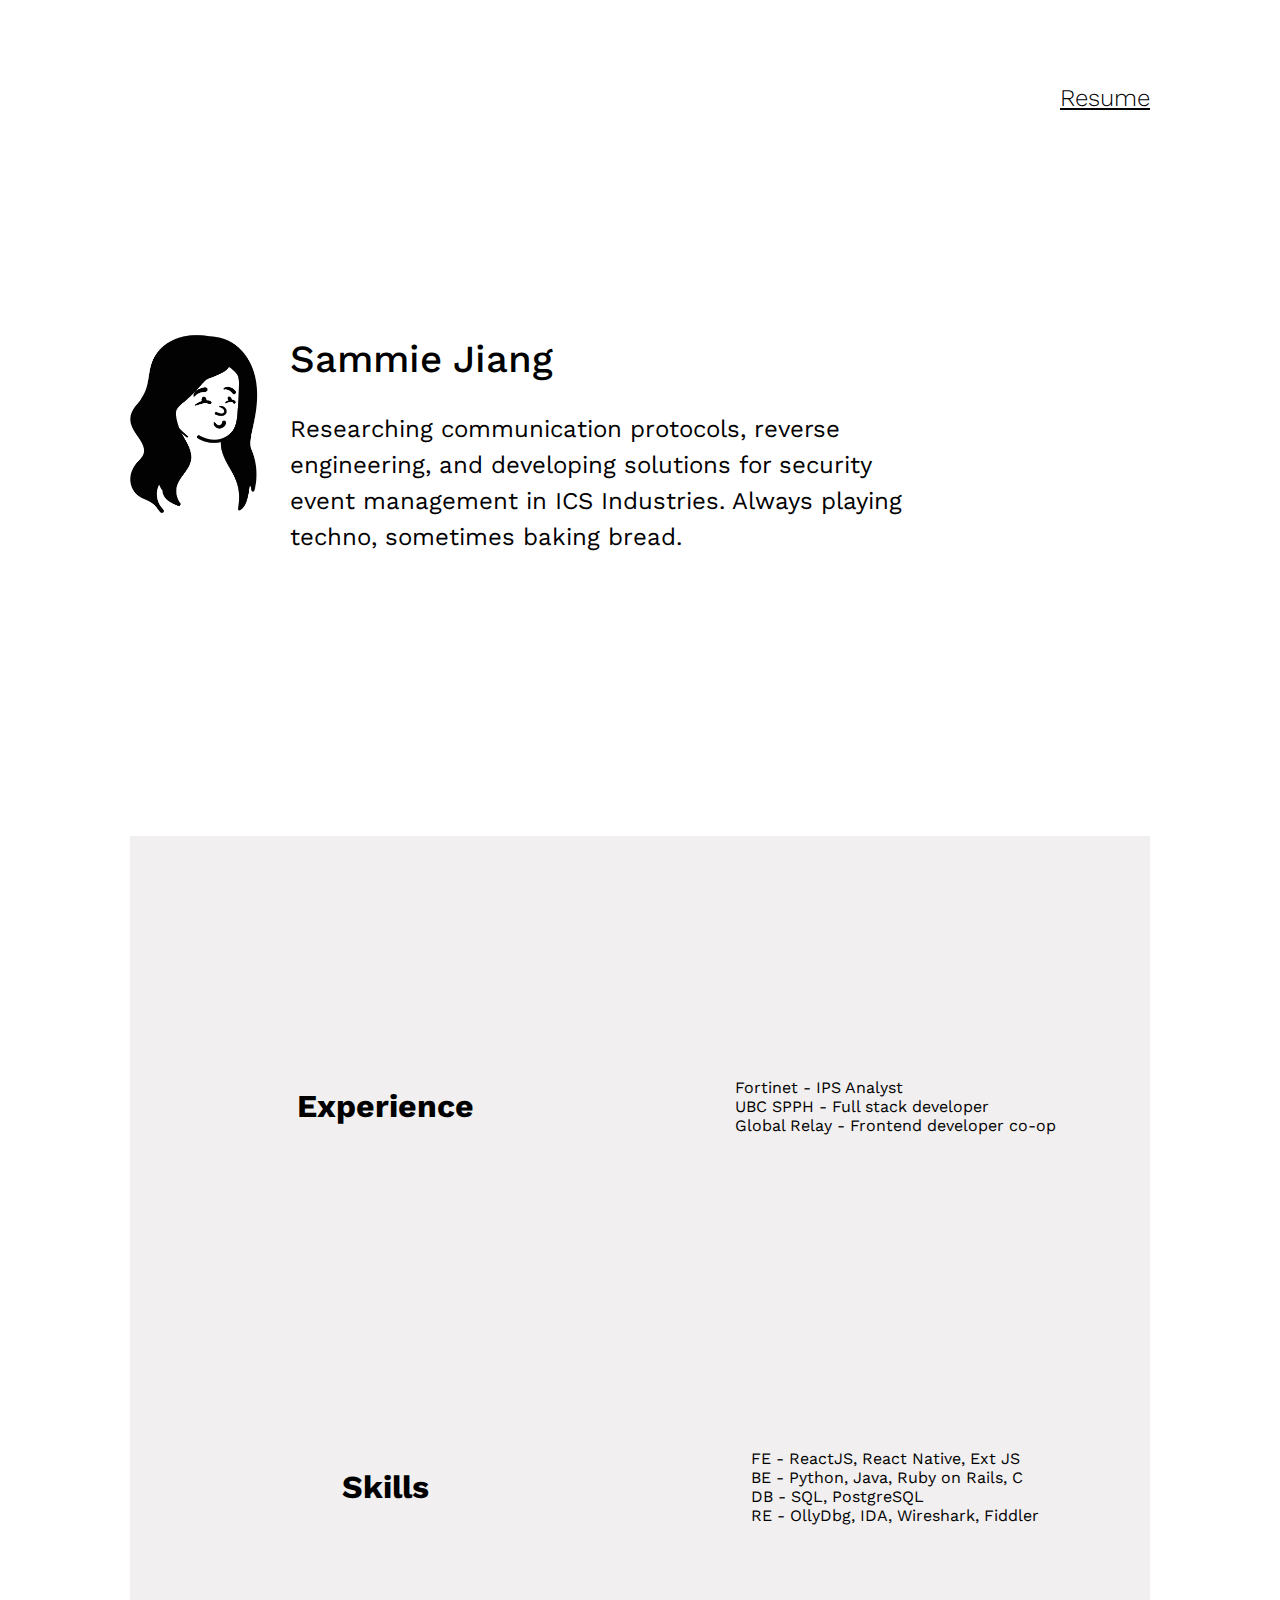
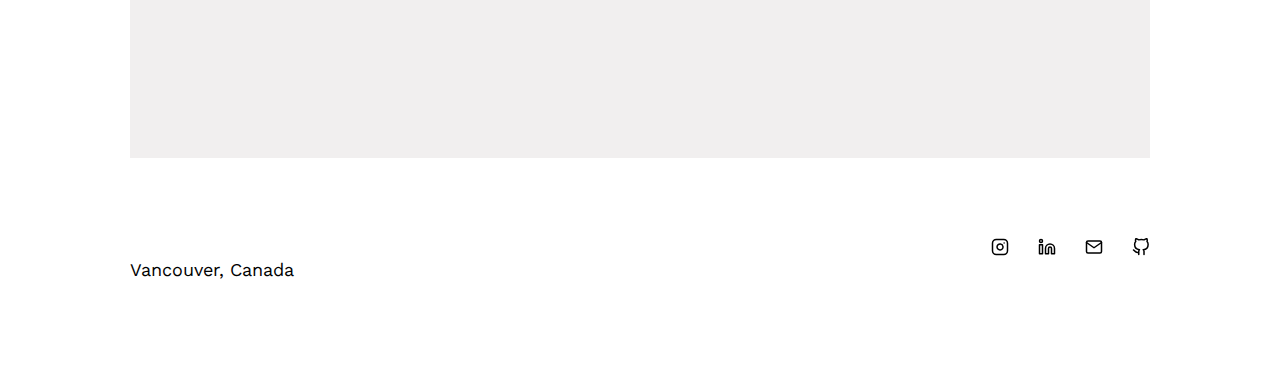
==== index.html @ 7b70430d "Fix share image size" ====
<!doctype html>
<html lang="en">
  <head>
    <!-- Required meta tags -->
    <meta charset="utf-8">
    <meta name="viewport" content="width=device-width, initial-scale=1, shrink-to-fit=no">
    <meta property="og:title" content="Sammie Jiang - IPS Analyst" />
    <meta property="og:image" content="http://sammiejiang.com/assets/favicon-share.png" />

    <!-- Bootstrap CSS -->
    <link rel="stylesheet" href="https://stackpath.bootstrapcdn.com/bootstrap/4.5.0/css/bootstrap.min.css" integrity="sha384-9aIt2nRpC12Uk9gS9baDl411NQApFmC26EwAOH8WgZl5MYYxFfc+NcPb1dKGj7Sk" crossorigin="anonymous">
    <link rel="stylesheet" type="text/css" href="style.css">
    <link rel="stylesheet" href="https://fonts.googleapis.com/css2?family=Work+Sans:wght@100;200;300;400;500&display=swap">
    <link rel="icon" href="/assets/favicon-normal.png">
    <meta property="og:image:width" content="32" />
    <meta property="og:image:height" content="32" />
    <title>Sammie Jiang - IPS Analyst</title>
  </head>
  <body>
    <div class="main">
      <div class="row-header flex-nowrap">
        <div></div>
        <div class="menu">
          <ul>
            <li><span><a href="Resume_SammieJiang.pdf" target="_blank">Resume</a></span></li>
          </ul>
        </div>
      </div>
      <div class="row-body-1 flex-nowrap">
        <div class="profile-image">
          <img src="/assets/profile_image.png" class="profile-normal">
          <img src="/assets/profile_image_heart.png" class="profile-heart show-on-scroll">
        </div>
        <div class="about">
          <h1>Sammie Jiang</h1>
          <h2>Researching communication protocols, reverse engineering, and developing solutions for security event management in ICS Industries. Always playing techno, sometimes baking bread.</h2>
        </div>
      </div>
      <div class="row-body-2 flex-nowrap">
        <div class="experience">
          <h1>Experience</h1>
        </div>
        <div class="experience-list">
          <ul>
            <li>Fortinet - IPS Analyst</li>
            <li>UBC SPPH - Full stack developer</li>
            <li>Global Relay - Frontend developer co-op</li>
          </ul>
        </div>
      </div>
      <div class="row-body-3 flex-nowrap">
        <div class="experience">
          <h1>Skills</h1>
        </div>
        <div class="experience-list">
          <ul>
            <li>FE - ReactJS, React Native, Ext JS</li>
            <li>BE - Python, Java, Ruby on Rails, C</li>
            <li>DB - SQL, PostgreSQL</li>
            <li>RE - OllyDbg, IDA, Wireshark, Fiddler</li>
          </ul>
        </div>
      </div>
      <div class="row-footer flex-nowrap">
        <div class="location">
          <h3>Vancouver, Canada</h3>
        </div>
        <div class="social-media">
          <a href="https://www.instagram.com/rossfromfr13nds/" target="_blank"><img src="/assets/instagram.svg"></a>
          <a href="https://www.linkedin.com/in/jiangsammie/" target="_blank"><img src="/assets/linkedin.svg"></a>
          <a href="jiangsammie@gmail.com" target="_blank"><img src="/assets/mail.svg"></a>
          <a href="https://github.com/sammiej" target="_blank"><img src="/assets/github.svg"></a>
        </div>
      </div>
    </div>

    <script>
      window.addEventListener('scroll', function() {
        var elementsToShow = document.querySelectorAll('.show-on-scroll');
        elementsToShow.forEach(function (element) {
          if (window.scrollY == 0) {
            element.classList.remove('is-visible');
          } else {
            element.classList.add('is-visible');
          }
        });
      });
    </script>
    <script src="https://code.jquery.com/jquery-3.3.1.slim.min.js" integrity="sha384-q8i/X+965DzO0rT7abK41JStQIAqVgRVzpbzo5smXKp4YfRvH+8abtTE1Pi6jizo" crossorigin="anonymous"></script>
    <script src="https://cdnjs.cloudflare.com/ajax/libs/popper.js/1.14.7/umd/popper.min.js" integrity="sha384-UO2eT0CpHqdSJQ6hJty5KVphtPhzWj9WO1clHTMGa3JDZwrnQq4sF86dIHNDz0W1" crossorigin="anonymous"></script>
    <script src="https://stackpath.bootstrapcdn.com/bootstrap/4.3.1/js/bootstrap.min.js" integrity="sha384-JjSmVgyd0p3pXB1rRibZUAYoIIy6OrQ6VrjIEaFf/nJGzIxFDsf4x0xIM+B07jRM" crossorigin="anonymous"></script>
  </body>
</html>
---- style.css ----
* {
  font-family: 'Work Sans', sans-serif;
  -webkit-font-smoothing: antialiased;
}

.main {
  margin-top: 80px;
  margin-right: 32px;
  margin-left: 32px;
  min-height: 100vh;
  max-width: 100%;
}

a {
  color: inherit;
}

a:hover {
  color: inherit;
  cursor: pointer;
  text-decoration: none;
}

hr {
  width: 85%; /*84%*/
}

ul {
  list-style: none;
  margin: 0;
  padding-inline-start: 0;
}


/* Page 1 Header */
.row-header {
  width: 85%;
  margin: auto;
}

.row-header ul {
  text-align: right;
  list-style: none;
  margin: 0;
  padding: 0;
}

.row-header li {
  font-size: 24px;
  font-weight: 300;
  line-height: 150%;
  display: inline-block;
}

.row-header span {
  position: relative;
  display: block;
  cursor: pointer;
}

/* Hover animation stuff */
span:before, span:after {
  content: '';
  position: absolute;
  width: 0%;
  height: 1px;
  top: 50%;
  margin-top: -0.5px;
  background: #000;
}

span:before {
  left: -2.5px;
}

span:after {
  right: 2.5px;
  background: #000;
  transition: width 0.8s cubic-bezier(0.22, 0.61, 0.36, 1);
}

span:hover:before {
  background: #000;
  width: 100%;
  transition: width 0.5s cubic-bezier(0.22, 0.61, 0.36, 1);
}

span:hover:after {
  background: transparent;
  width: 100%;
  transition: 0s;
}


/* Page 1 Body  - About */
.row-body-1 {
  display: flex;
  padding-top: 208px;
  padding-bottom: 261px;
  width: 85%;
  margin: auto;
}

img {
  max-width: 128px;
}
.profile-normal {
  position: relative;
  top: 0;
  left: 0;
}
.profile-heart {
  position: absolute;
  top: 0;
  left: 0;
  opacity: 0;
  transition: opacity .15s .10s ease-out;
  will-change: opacity;
}
.profile-heart.is-visible {
  opacity: 1;
}

.profile-image {
  position: relative;
  width: 15%;
  min-width: 160px;
  max-width: 308px;
}

.about {
  width: 63%;
}

.about h1 {
  font-size: 3vw; /* 48px */
  font-weight: 500;
  line-height: 64px;
  margin-top: 3px;
  margin-bottom: 12px;
}

.about h2 {
  font-size: 24px;
  font-weight: 400;
  line-height: 36px;
}

/* Page 2 Body */
.row-body-2 {
  display: flex;
  align-items: center;
  padding-top: 230px;
  padding-bottom: 150px;
  width: 85%;
  margin: auto;
  background-color: #F1EFEF;
}

.experience {
  width: 50%;
  text-align: center;
}

.experience-list {
  width: 50%;
  text-align: center;
}

.experience-list ul {
  display: inline-block;
  text-align: left;
}

.row-body-3 {
  display: flex;
  align-items: center;
  padding-top: 150px;
  padding-bottom: 230px;
  width: 85%;
  margin: auto;
  margin-bottom: 80px;
  background-color: #F1EFEF;
}

/* Footer */
.row-footer {
  display: flex;
  padding-bottom: 80px;
  width: 85%;
  margin: auto;
}

.location {
  width: 50%;
}

.location h3 {
  font-size: 18px;
  font-weight: 400;
  line-height: 28px;
  margin-bottom: 0;
}

.social-media {
  width: 50%;
  display: inline-block;
  text-align: right;
}

.social-media img {
  padding-left: 24px;
  max-height: 18px;
}
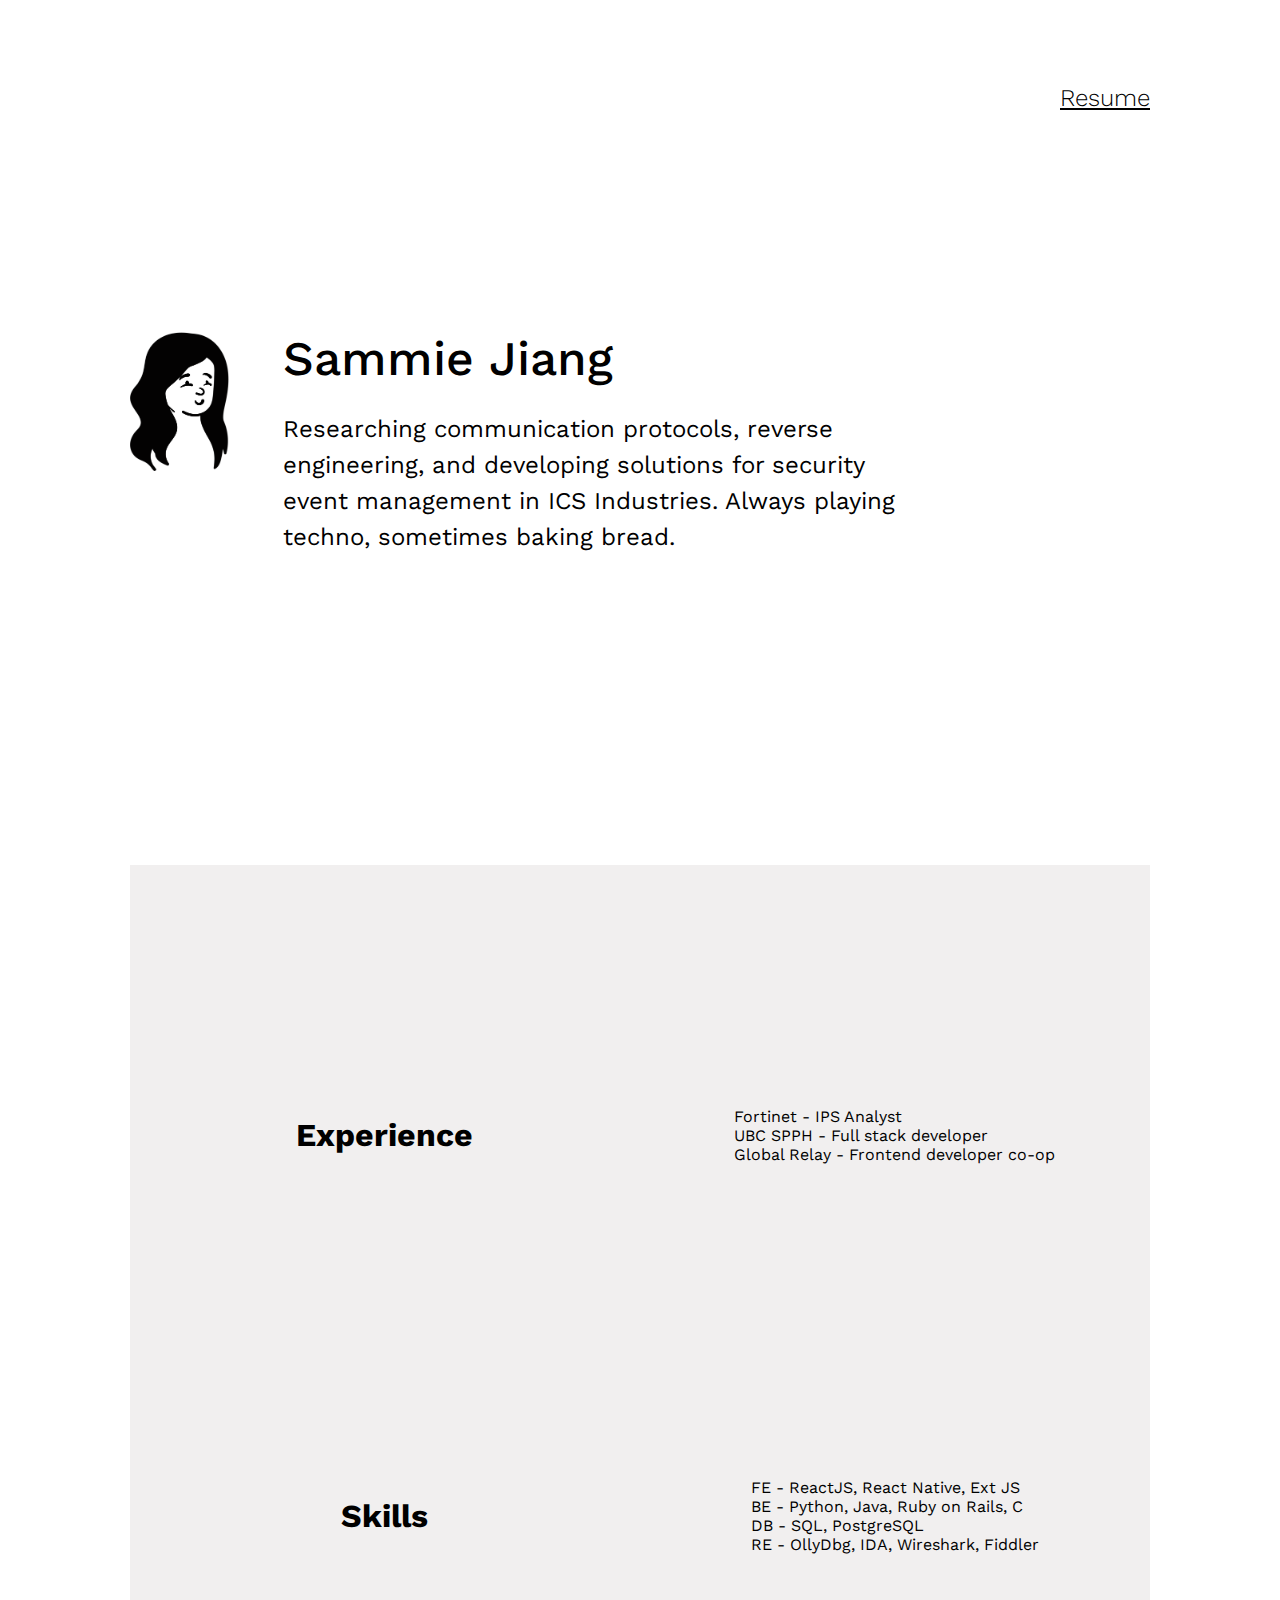
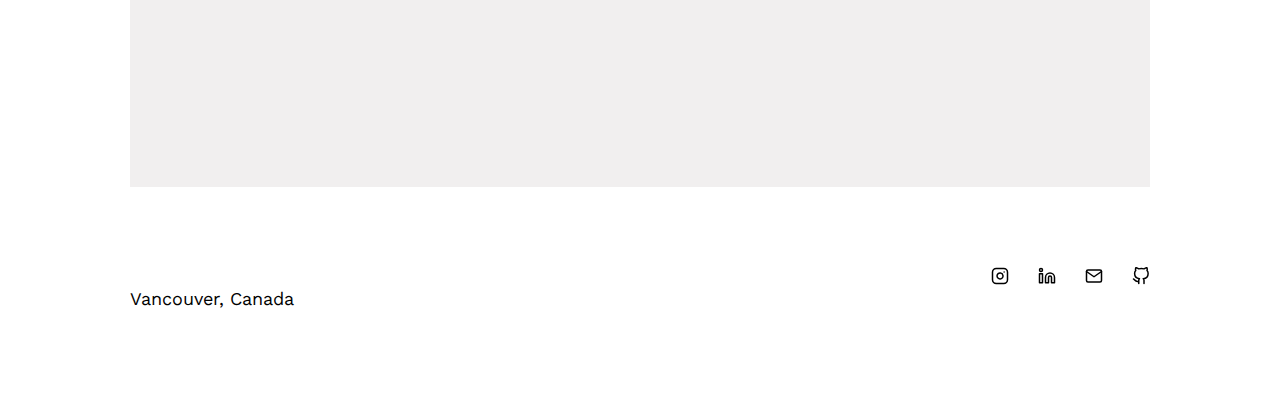
==== commit ce4b2a2a: "Make sizes responsive" ====
--- a/index.html
+++ b/index.html
@@ -5,15 +5,12 @@
     <meta charset="utf-8">
     <meta name="viewport" content="width=device-width, initial-scale=1, shrink-to-fit=no">
     <meta property="og:title" content="Sammie Jiang - IPS Analyst" />
-    <meta property="og:image" content="http://sammiejiang.com/assets/favicon-share.png" />
 
     <!-- Bootstrap CSS -->
     <link rel="stylesheet" href="https://stackpath.bootstrapcdn.com/bootstrap/4.5.0/css/bootstrap.min.css" integrity="sha384-9aIt2nRpC12Uk9gS9baDl411NQApFmC26EwAOH8WgZl5MYYxFfc+NcPb1dKGj7Sk" crossorigin="anonymous">
     <link rel="stylesheet" type="text/css" href="style.css">
     <link rel="stylesheet" href="https://fonts.googleapis.com/css2?family=Work+Sans:wght@100;200;300;400;500&display=swap">
-    <link rel="icon" href="/assets/favicon-normal.png">
-    <meta property="og:image:width" content="32" />
-    <meta property="og:image:height" content="32" />
+    <link rel="icon" href="/assets/favicon-big.png">
     <title>Sammie Jiang - IPS Analyst</title>
   </head>
   <body>
@@ -36,7 +33,7 @@
           <h2>Researching communication protocols, reverse engineering, and developing solutions for security event management in ICS Industries. Always playing techno, sometimes baking bread.</h2>
         </div>
       </div>
-      <div class="row-body-2 flex-nowrap">
+      <div class="row-body-2">
         <div class="experience">
           <h1>Experience</h1>
         </div>
@@ -48,7 +45,7 @@
           </ul>
         </div>
       </div>
-      <div class="row-body-3 flex-nowrap">
+      <div class="row-body-3">
         <div class="experience">
           <h1>Skills</h1>
         </div>
--- a/style.css
+++ b/style.css
@@ -50,6 +50,25 @@
   font-weight: 300;
   line-height: 150%;
   display: inline-block;
+}
+
+
+@media screen and (max-width: 991px) {
+  .row-header li {
+    font-size: 20px;
+  }
+}
+
+@media screen and (max-width: 767px) {
+  .row-header li {
+    font-size: 18px;
+  }
+}
+
+@media screen and (max-width: 479px) {
+  .row-header li {
+    font-size: 16px;
+  }
 }
 
 .row-header span {
@@ -96,19 +115,21 @@
 .row-body-1 {
   display: flex;
   padding-top: 208px;
-  padding-bottom: 261px;
-  width: 85%;
-  margin: auto;
-}
-
-img {
-  max-width: 128px;
-}
+  padding-bottom: 290px;
+  width: 85%;
+  margin: auto;
+}
+
+.profile-image img {
+  width: 65%;
+}
+
 .profile-normal {
   position: relative;
   top: 0;
   left: 0;
 }
+
 .profile-heart {
   position: absolute;
   top: 0;
@@ -117,6 +138,7 @@
   transition: opacity .15s .10s ease-out;
   will-change: opacity;
 }
+
 .profile-heart.is-visible {
   opacity: 1;
 }
@@ -124,7 +146,7 @@
 .profile-image {
   position: relative;
   width: 15%;
-  min-width: 160px;
+  min-width: 140px;
   max-width: 308px;
 }
 
@@ -133,7 +155,7 @@
 }
 
 .about h1 {
-  font-size: 3vw; /* 48px */
+  font-size: 48px;
   font-weight: 500;
   line-height: 64px;
   margin-top: 3px;
@@ -146,9 +168,43 @@
   line-height: 36px;
 }
 
+@media screen and (max-width: 991px) {
+  .about h1 {
+    font-size: 36px;
+    line-height: 54px;
+  }
+  .about h2 {
+    font-size: 20px;
+    line-height: 30px;
+  }
+}
+
+@media screen and (max-width: 767px) {
+  .about h1 {
+    font-size: 28px;
+    line-height: 42px;
+  }
+  .about h2 {
+    font-size: 16px;
+    line-height: 24px;
+  }
+}
+
+@media screen and (max-width: 479px) {
+  .about h1 {
+    font-size: 20px;
+    line-height: 30px;
+  }
+  .about h2 {
+    font-size: 8px;
+    line-height: 12px;
+  }
+}
+
 /* Page 2 Body */
 .row-body-2 {
   display: flex;
+  flex-wrap: wrap;
   align-items: center;
   padding-top: 230px;
   padding-bottom: 150px;
@@ -157,14 +213,41 @@
   background-color: #F1EFEF;
 }
 
-.experience {
-  width: 50%;
+.experience, .experience-list {
+  width: 46%;
   text-align: center;
-}
-
-.experience-list {
-  width: 50%;
-  text-align: center;
+  margin-left: 2%;
+  margin-right: 2%;
+}
+
+@media screen and (max-width: 991px) {
+  .experience h1 {
+    font-size: 28px;
+  }
+}
+
+@media screen and (max-width: 767px) {
+  .experience h1 {
+    font-size: 24px;
+  }
+  .experience {
+    margin-bottom: 5px;
+  }
+  .experience, .experience-list {
+    width: 100%;
+  }
+  .experience-list li {
+    font-size: 14px;
+  }
+}
+
+@media screen and (max-width: 479px) {
+  .experience h1 {
+    font-size: 20px;
+  }
+  .experience-list li {
+    font-size: 12px;
+  }
 }
 
 .experience-list ul {
@@ -174,6 +257,7 @@
 
 .row-body-3 {
   display: flex;
+  flex-wrap: wrap;
   align-items: center;
   padding-top: 150px;
   padding-bottom: 230px;
@@ -202,13 +286,57 @@
   margin-bottom: 0;
 }
 
+@media screen and (max-width: 991px) {
+  .location h3 {
+    font-size: 14px;
+  }
+}
+
+@media screen and (max-width: 767px) {
+  .location h3 {
+    font-size: 12px;
+  }
+}
+
+@media screen and (max-width: 479px) {
+  .location h3 {
+    font-size: 10px;
+  }
+}
+
 .social-media {
   width: 50%;
   display: inline-block;
   text-align: right;
 }
 
+.social-media a:hover {
+  color: white;
+}
+
 .social-media img {
   padding-left: 24px;
   max-height: 18px;
 }
+
+
+@media screen and (max-width: 991px) {
+  .social-media img {
+    padding-left: 16px;
+    max-height: 14px;
+  }
+}
+
+@media screen and (max-width: 767px) {
+  .social-media img {
+    padding-left: 8px;
+    max-height: 12px;
+  }
+}
+
+@media screen and (max-width: 479px) {
+  .social-media img {
+    padding-left: 4px;
+    max-height: 10px;
+  }
+}
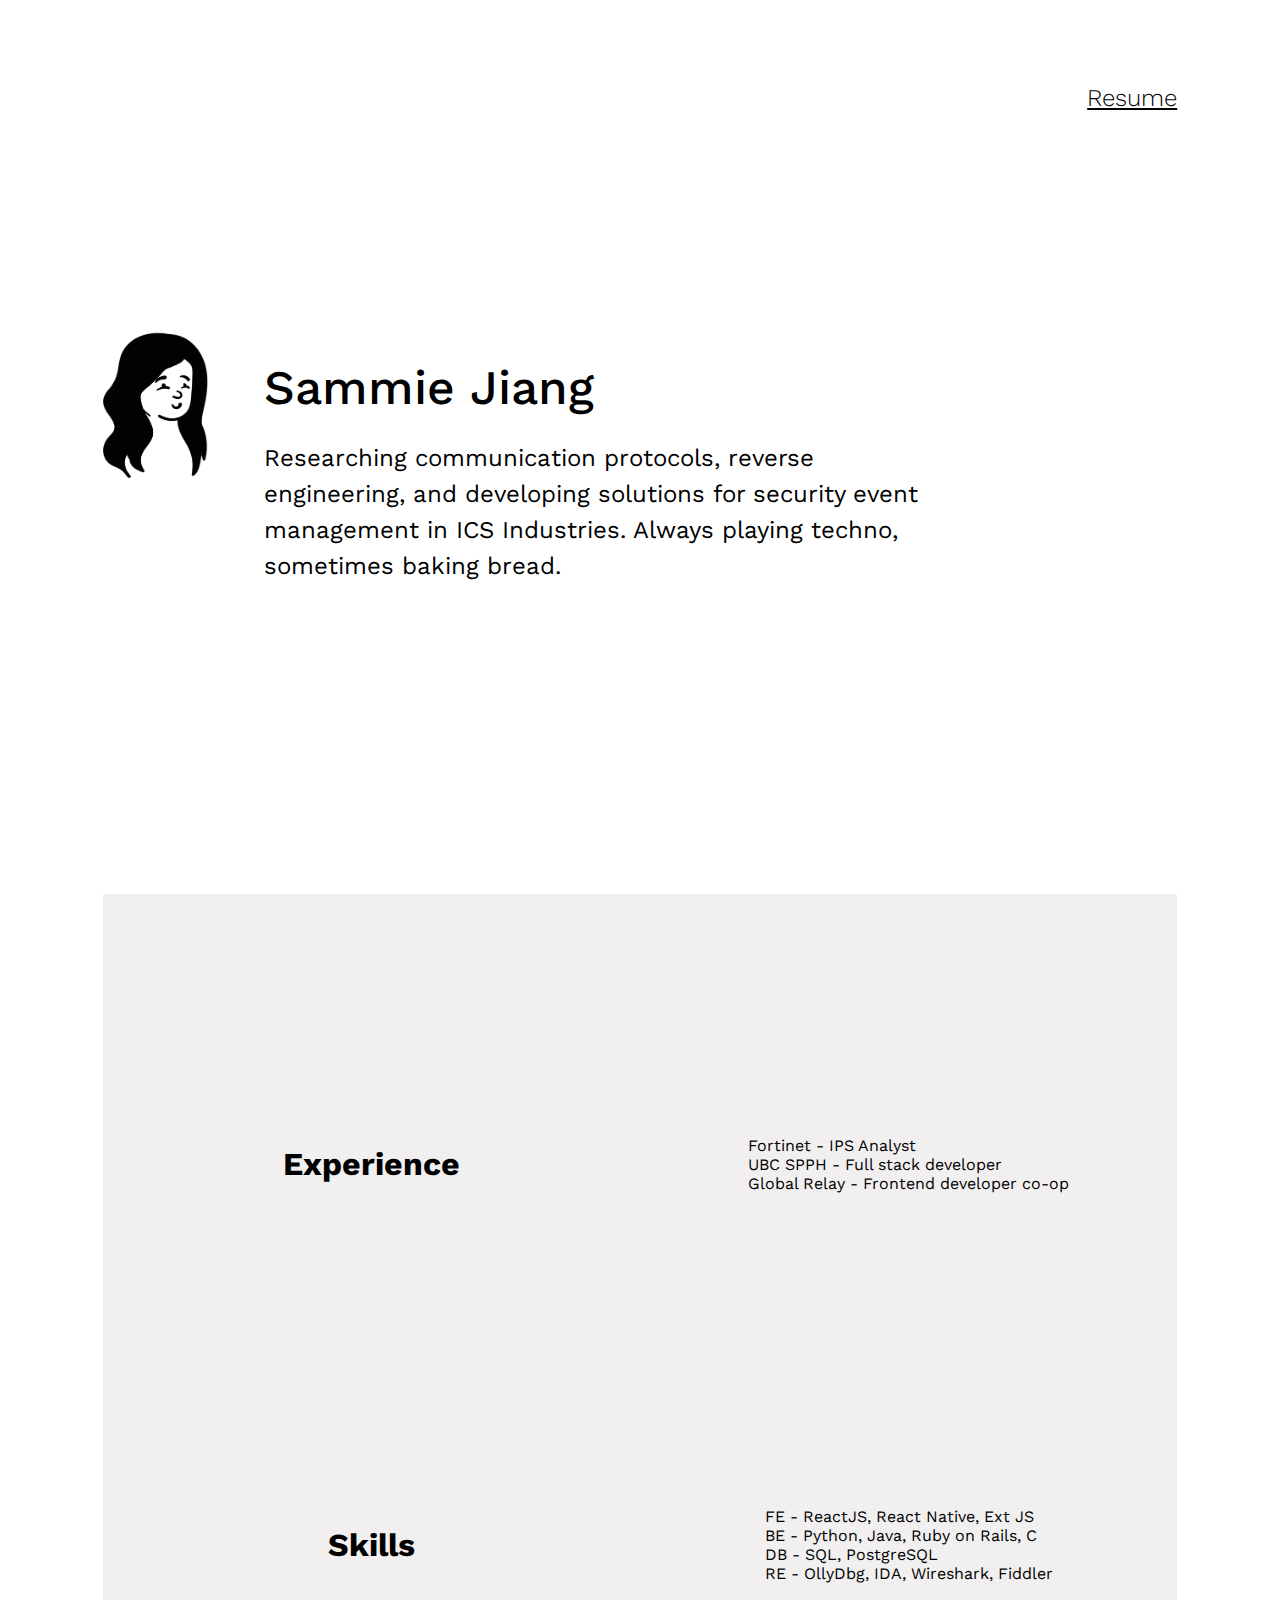
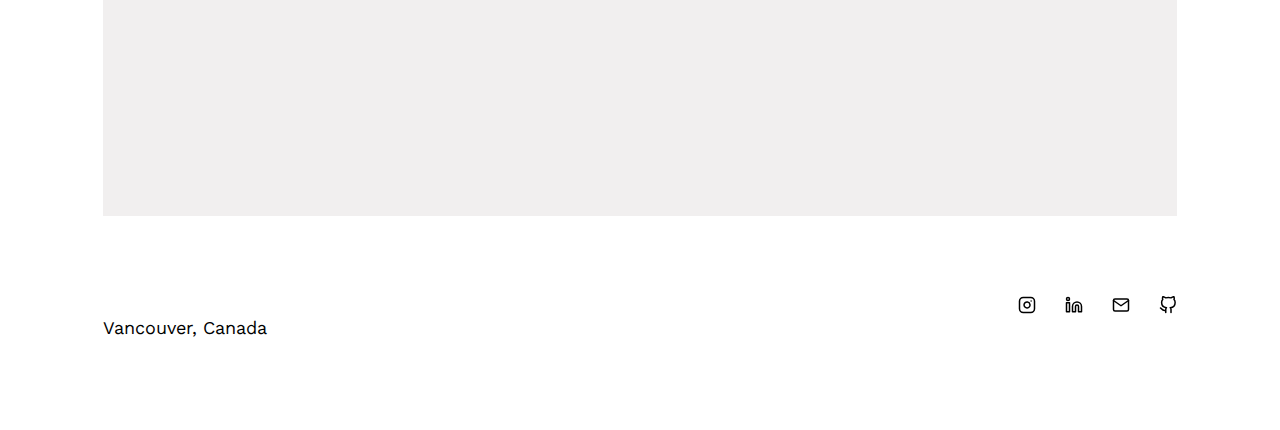
==== commit 5964eaa4: "Fix mobile view" ====
--- a/index.html
+++ b/index.html
@@ -23,7 +23,7 @@
           </ul>
         </div>
       </div>
-      <div class="row-body-1 flex-nowrap">
+      <div class="row-body-1">
         <div class="profile-image">
           <img src="/assets/profile_image.png" class="profile-normal">
           <img src="/assets/profile_image_heart.png" class="profile-heart show-on-scroll">
@@ -58,7 +58,7 @@
           </ul>
         </div>
       </div>
-      <div class="row-footer flex-nowrap">
+      <div class="row-footer">
         <div class="location">
           <h3>Vancouver, Canada</h3>
         </div>
--- a/style.css
+++ b/style.css
@@ -5,8 +5,6 @@
 
 .main {
   margin-top: 80px;
-  margin-right: 32px;
-  margin-left: 32px;
   min-height: 100vh;
   max-width: 100%;
 }
@@ -21,16 +19,20 @@
   text-decoration: none;
 }
 
-hr {
-  width: 85%; /*84%*/
-}
-
 ul {
   list-style: none;
   margin: 0;
   padding-inline-start: 0;
 }
 
+@media screen and (max-width: 479px) {
+  .main {
+    margin-top: 60px;
+  }
+  .row-header, .row-body-1, .row-body-2, .row-body-3 {
+    width: 95%
+  }
+}
 
 /* Page 1 Header */
 .row-header {
@@ -114,6 +116,7 @@
 /* Page 1 Body  - About */
 .row-body-1 {
   display: flex;
+  flex-wrap: wrap;
   padding-top: 208px;
   padding-bottom: 290px;
   width: 85%;
@@ -146,8 +149,9 @@
 .profile-image {
   position: relative;
   width: 15%;
-  min-width: 140px;
+  min-width: 100px;
   max-width: 308px;
+  margin-bottom: 20px;
 }
 
 .about {
@@ -158,7 +162,6 @@
   font-size: 48px;
   font-weight: 500;
   line-height: 64px;
-  margin-top: 3px;
   margin-bottom: 12px;
 }
 
@@ -170,8 +173,8 @@
 
 @media screen and (max-width: 991px) {
   .about h1 {
-    font-size: 36px;
-    line-height: 54px;
+    font-size: 40px;
+    line-height: 60px;
   }
   .about h2 {
     font-size: 20px;
@@ -181,23 +184,30 @@
 
 @media screen and (max-width: 767px) {
   .about h1 {
+    font-size: 34px;
+    line-height: 41px;
+  }
+  .about h2 {
+    font-size: 18px;
+    line-height: 27px;
+  }
+}
+
+@media screen and (max-width: 479px) {
+  .row-body-1 {
+    padding-top: 80px;
+    padding-bottom: 120px;
+  }
+  .about {
+    width: 100%;
+  }
+  .about h1 {
     font-size: 28px;
-    line-height: 42px;
+    line-height: 36px;
   }
   .about h2 {
     font-size: 16px;
     line-height: 24px;
-  }
-}
-
-@media screen and (max-width: 479px) {
-  .about h1 {
-    font-size: 20px;
-    line-height: 30px;
-  }
-  .about h2 {
-    font-size: 8px;
-    line-height: 12px;
   }
 }
 
@@ -220,36 +230,6 @@
   margin-right: 2%;
 }
 
-@media screen and (max-width: 991px) {
-  .experience h1 {
-    font-size: 28px;
-  }
-}
-
-@media screen and (max-width: 767px) {
-  .experience h1 {
-    font-size: 24px;
-  }
-  .experience {
-    margin-bottom: 5px;
-  }
-  .experience, .experience-list {
-    width: 100%;
-  }
-  .experience-list li {
-    font-size: 14px;
-  }
-}
-
-@media screen and (max-width: 479px) {
-  .experience h1 {
-    font-size: 20px;
-  }
-  .experience-list li {
-    font-size: 12px;
-  }
-}
-
 .experience-list ul {
   display: inline-block;
   text-align: left;
@@ -267,9 +247,72 @@
   background-color: #F1EFEF;
 }
 
+@media screen and (max-width: 991px) {
+  .row-body-2 {
+    padding-top: 158px;
+    padding-bottom: 103px;
+  }
+  .row-body-3 {
+    padding-top: 103px;
+    padding-bottom: 158px;
+  }
+  .experience h1 {
+    font-size: 28px;
+  }
+}
+
+@media screen and (max-width: 767px) {
+  .row-body-2 {
+    padding-top: 122px;
+    padding-bottom: 80px;
+  }
+  .row-body-3 {
+    padding-top: 80px;
+    padding-bottom: 122px;
+  }
+  .experience h1 {
+    font-size: 24px;
+  }
+  .experience {
+    margin-bottom: 15px;
+  }
+  .experience, .experience-list {
+    width: 100%;
+    text-align: left;
+    margin-left: 20%;
+    margin-right: 20%;
+  }
+  .experience-list li {
+    font-size: 16px;
+  }
+}
+
+@media screen and (max-width: 479px) {
+  .row-body-2 {
+    padding-top: 77px;
+    padding-bottom: 50px;
+  }
+  .row-body-3 {
+    padding-top: 50px;
+    padding-bottom: 77px;
+    margin-bottom: 60px;
+  }
+  .experience, .experience-list {
+    margin-left: 6%;
+    margin-right: 6%;
+  }
+  .experience h1 {
+    font-size: 20px;
+  }
+  .experience-list li {
+    font-size: 14px;
+  }
+}
+
 /* Footer */
 .row-footer {
   display: flex;
+  flex-wrap: wrap;
   padding-bottom: 80px;
   width: 85%;
   margin: auto;
@@ -286,24 +329,6 @@
   margin-bottom: 0;
 }
 
-@media screen and (max-width: 991px) {
-  .location h3 {
-    font-size: 14px;
-  }
-}
-
-@media screen and (max-width: 767px) {
-  .location h3 {
-    font-size: 12px;
-  }
-}
-
-@media screen and (max-width: 479px) {
-  .location h3 {
-    font-size: 10px;
-  }
-}
-
 .social-media {
   width: 50%;
   display: inline-block;
@@ -319,24 +344,17 @@
   max-height: 18px;
 }
 
-
-@media screen and (max-width: 991px) {
+@media screen and (max-width: 479px) {
+  .row-footer {
+    padding-bottom: 60px;
+  }
+  .location, .social-media {
+    width: 100%;
+    text-align: center;
+    margin-bottom: 10px;
+  }
   .social-media img {
-    padding-left: 16px;
-    max-height: 14px;
-  }
-}
-
-@media screen and (max-width: 767px) {
-  .social-media img {
-    padding-left: 8px;
-    max-height: 12px;
-  }
-}
-
-@media screen and (max-width: 479px) {
-  .social-media img {
-    padding-left: 4px;
-    max-height: 10px;
-  }
-}
+    padding-left: 12px;
+    padding-right: 12px;
+  }
+}
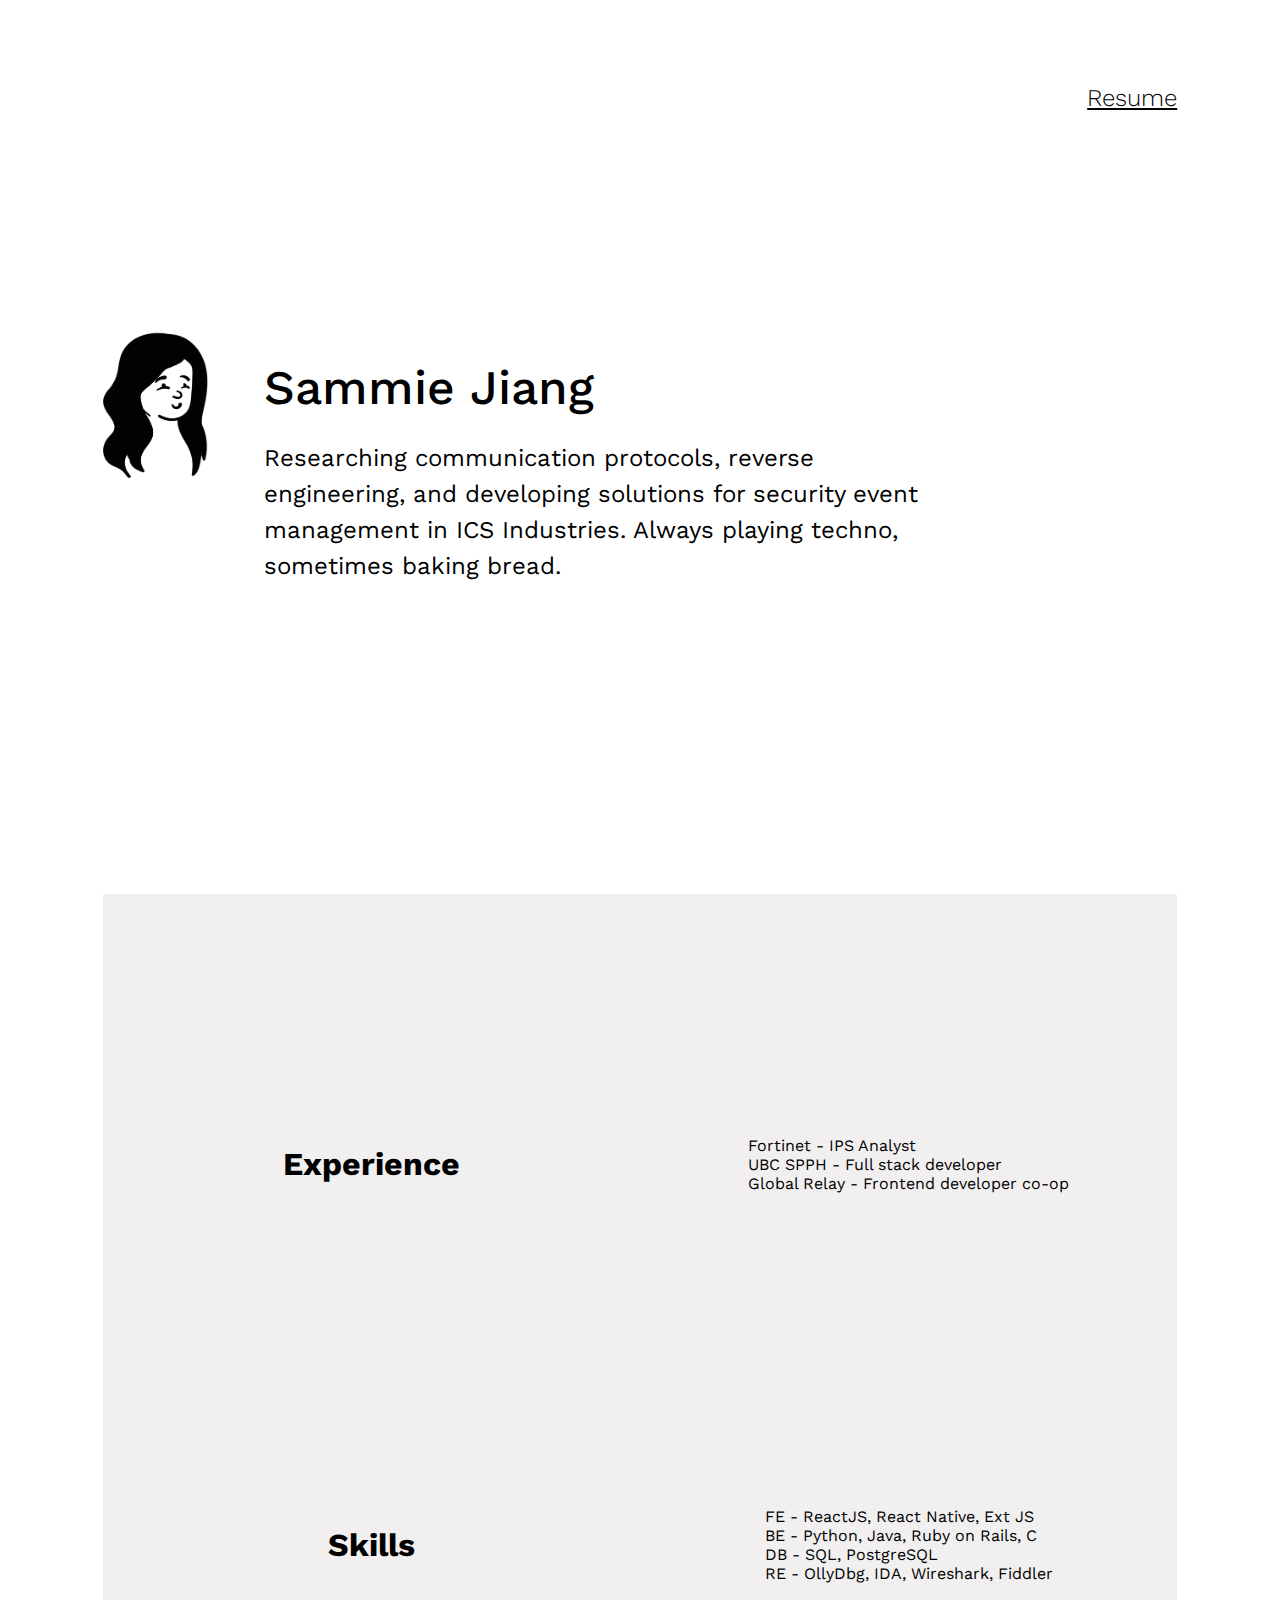
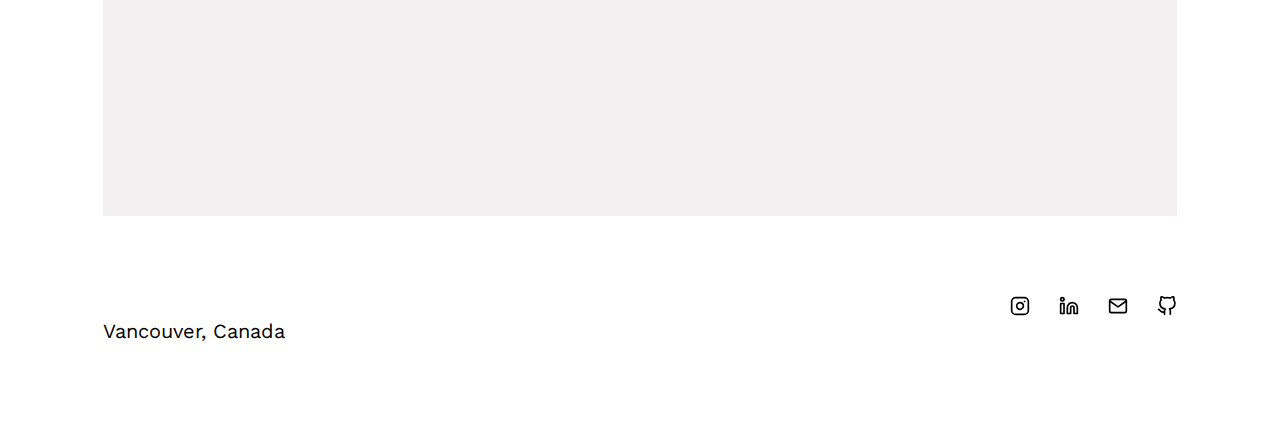
==== commit 3a74680f: "Add link hovers and fix mailto" ====
--- a/index.html
+++ b/index.html
@@ -65,7 +65,7 @@
         <div class="social-media">
           <a href="https://www.instagram.com/rossfromfr13nds/" target="_blank"><img src="/assets/instagram.svg"></a>
           <a href="https://www.linkedin.com/in/jiangsammie/" target="_blank"><img src="/assets/linkedin.svg"></a>
-          <a href="jiangsammie@gmail.com" target="_blank"><img src="/assets/mail.svg"></a>
+          <a href="mailto:jiangsammie@gmail.com" target="_blank"><img src="/assets/mail.svg"></a>
           <a href="https://github.com/sammiej" target="_blank"><img src="/assets/github.svg"></a>
         </div>
       </div>
--- a/style.css
+++ b/style.css
@@ -323,9 +323,9 @@
 }
 
 .location h3 {
-  font-size: 18px;
+  font-size: 20px;
   font-weight: 400;
-  line-height: 28px;
+  line-height: 30px;
   margin-bottom: 0;
 }
 
@@ -340,8 +340,12 @@
 }
 
 .social-media img {
-  padding-left: 24px;
-  max-height: 18px;
+  margin-left: 24px;
+  max-height: 20px;
+}
+
+.social-media img:hover {
+  filter: invert(40%);
 }
 
 @media screen and (max-width: 479px) {
@@ -351,10 +355,12 @@
   .location, .social-media {
     width: 100%;
     text-align: center;
-    margin-bottom: 10px;
+  }
+  .location {
+    margin-bottom: 15px;
   }
   .social-media img {
-    padding-left: 12px;
-    padding-right: 12px;
-  }
-}
+    margin-left: 13px;
+    margin-right: 13px;
+  }
+}
